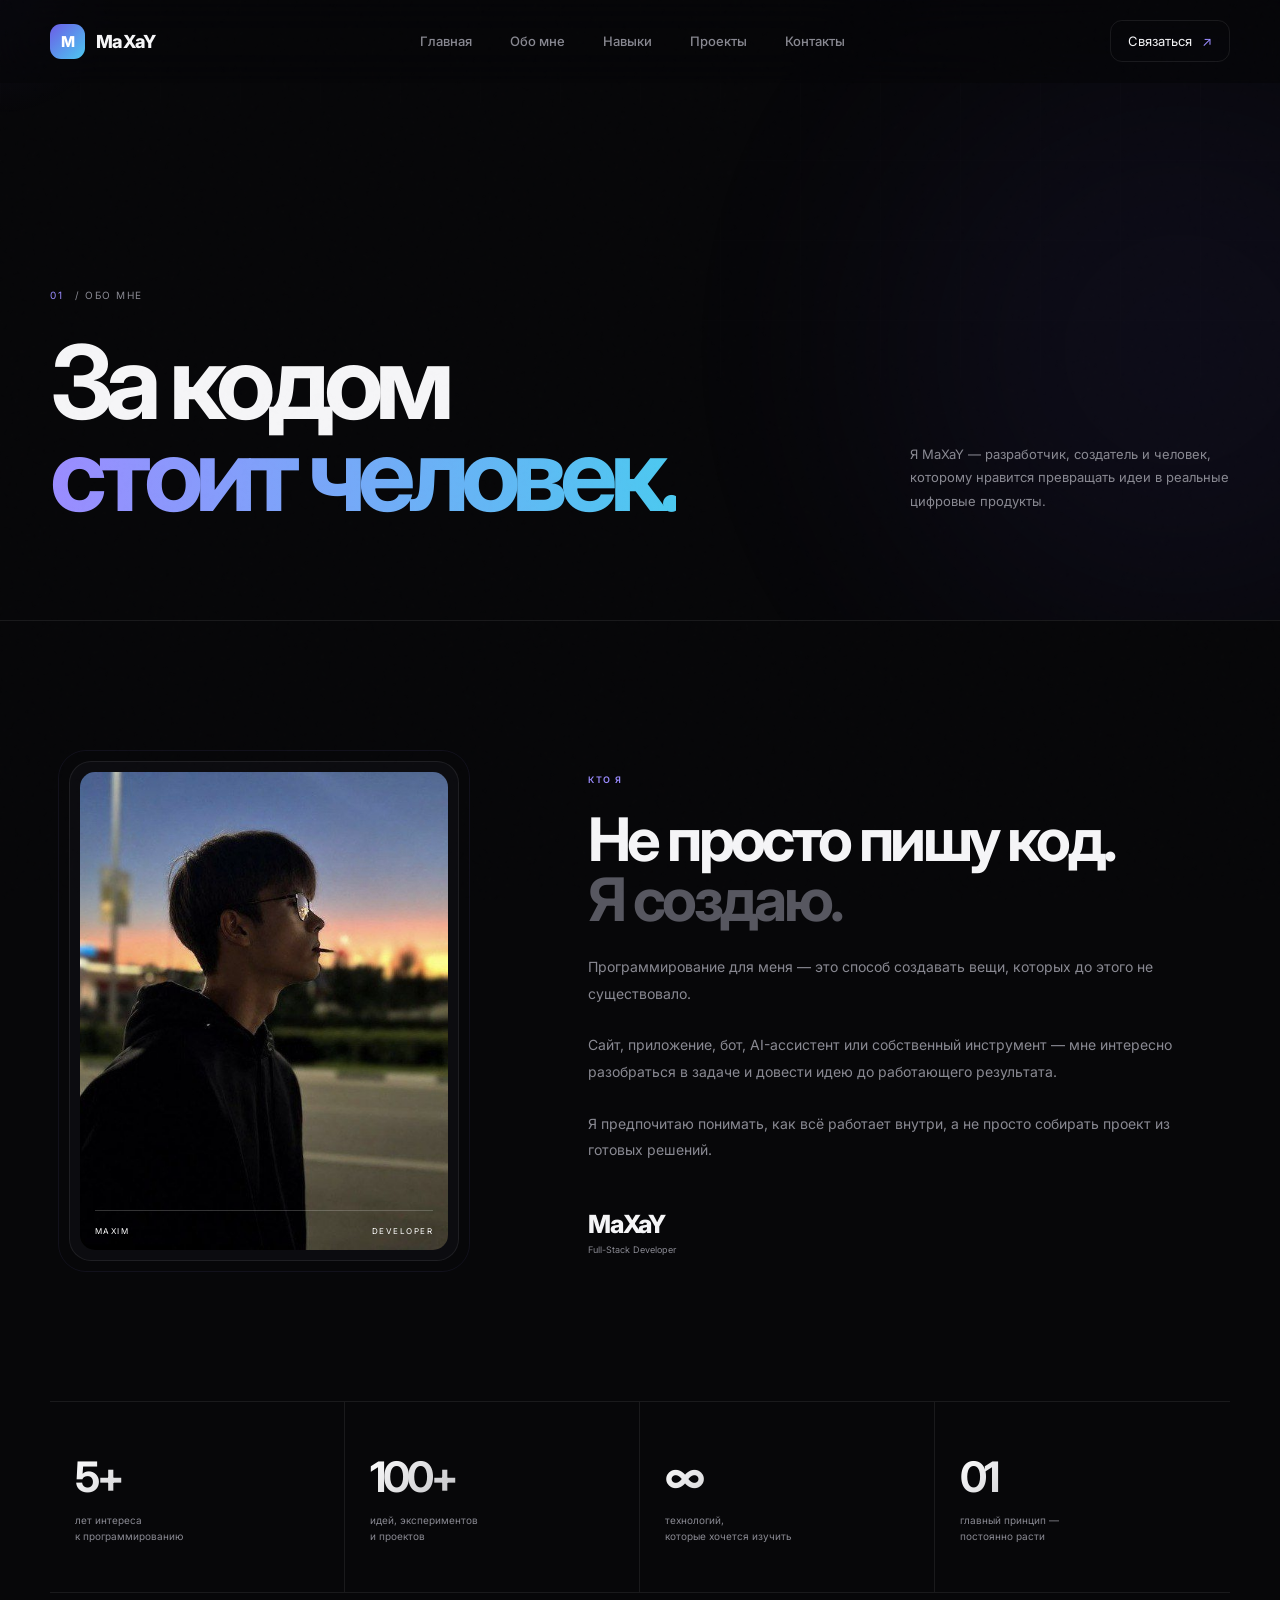
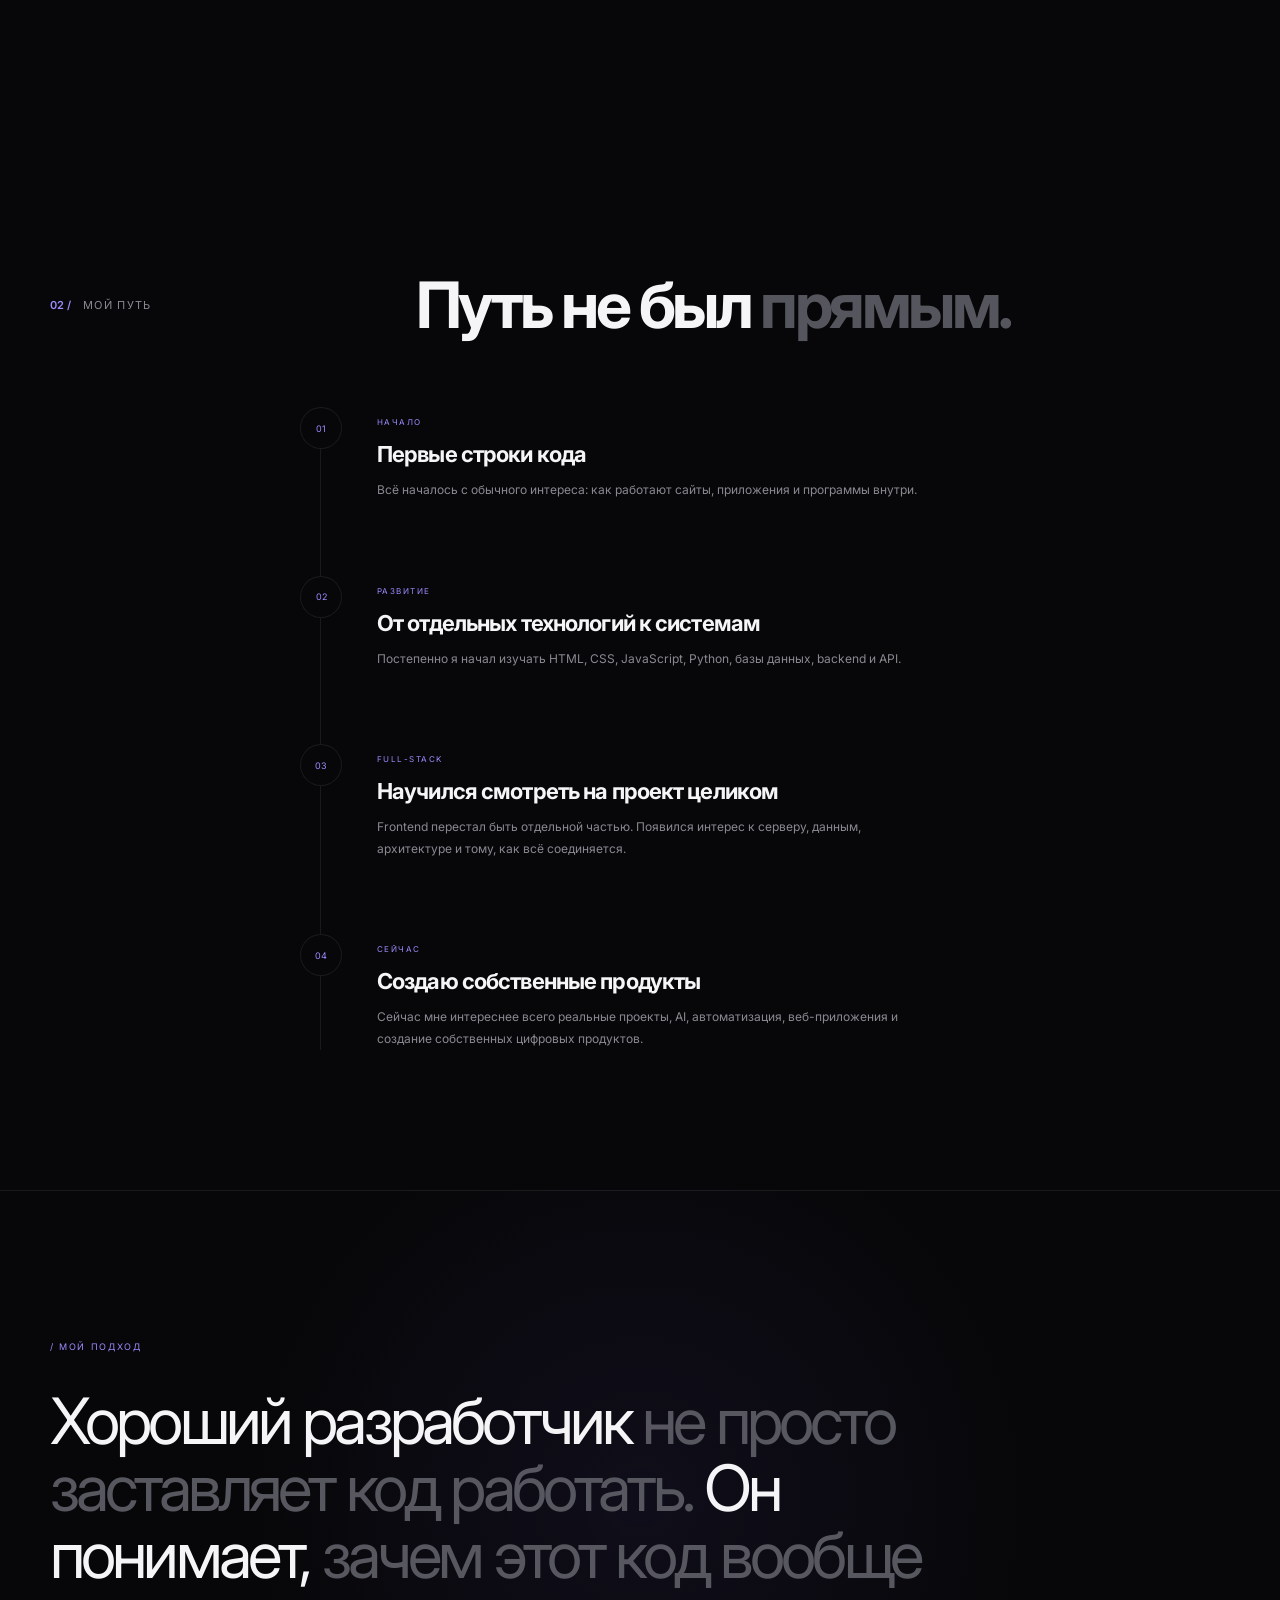
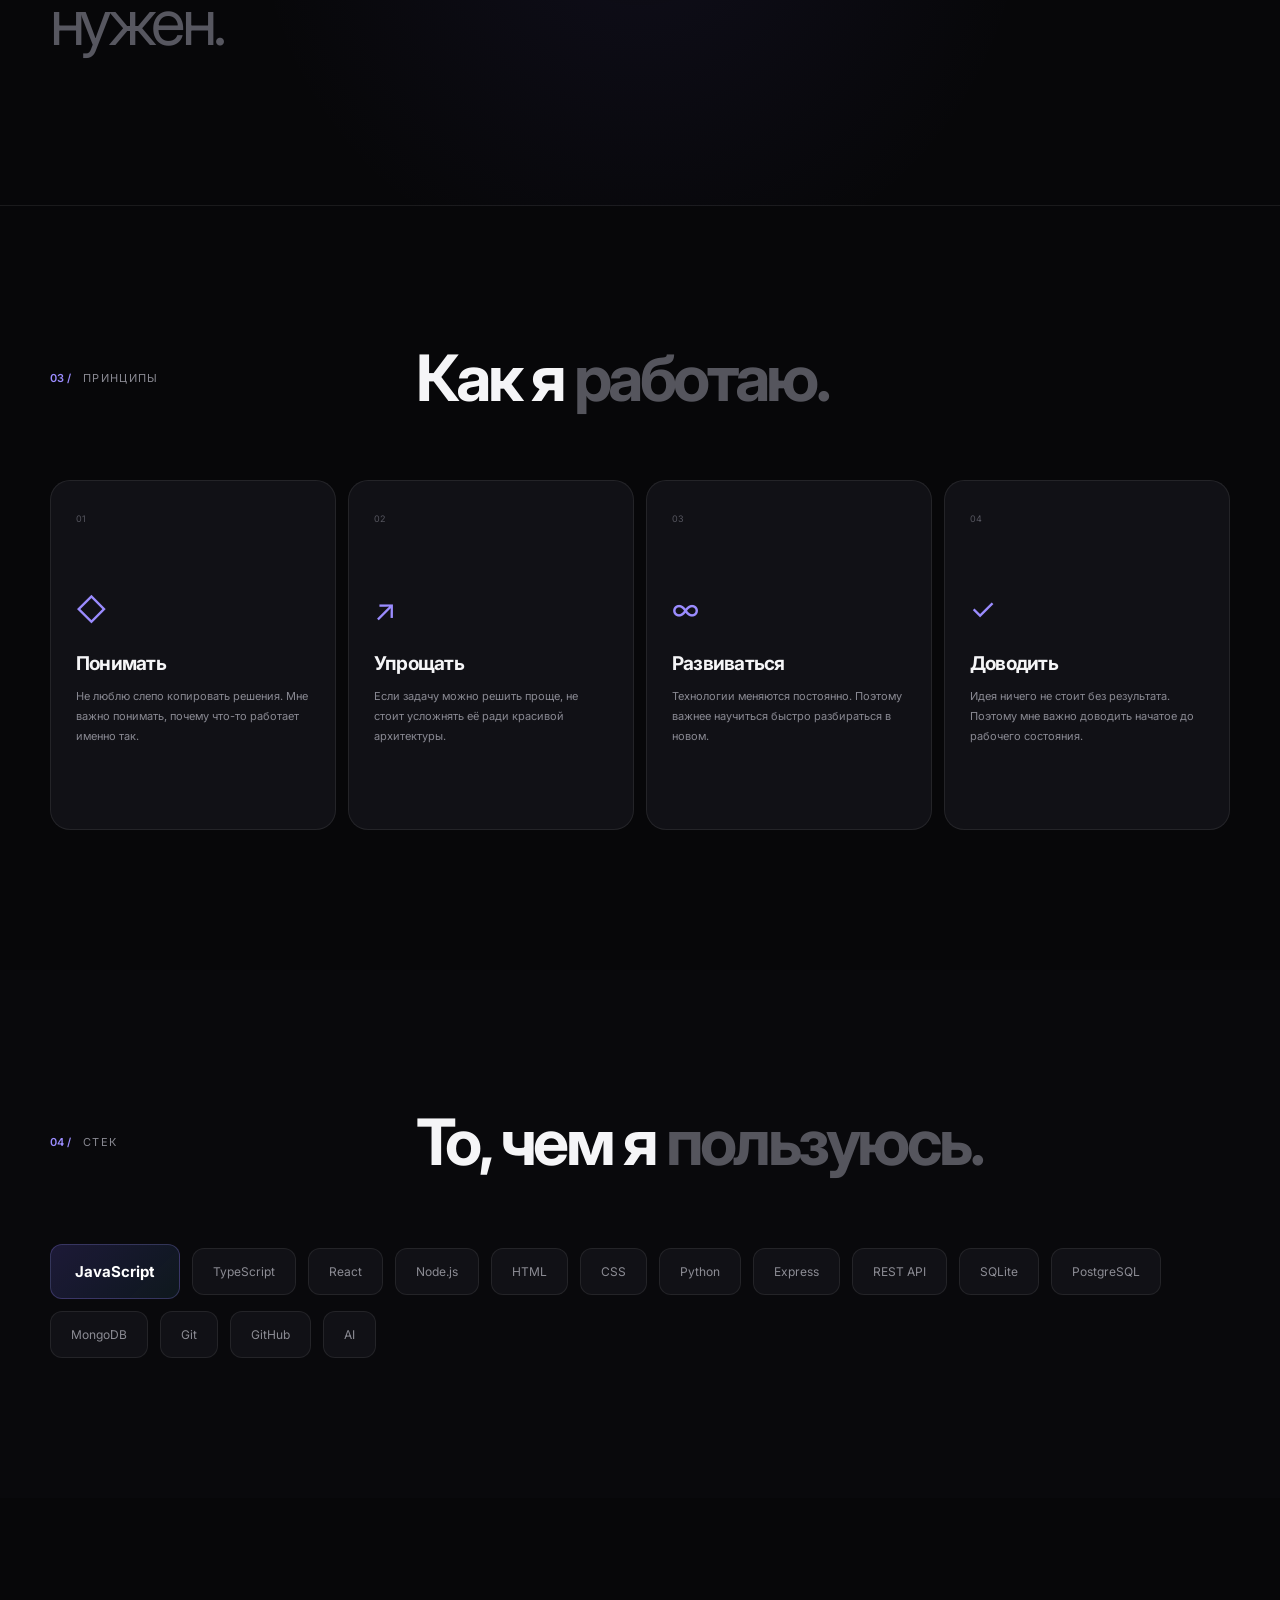
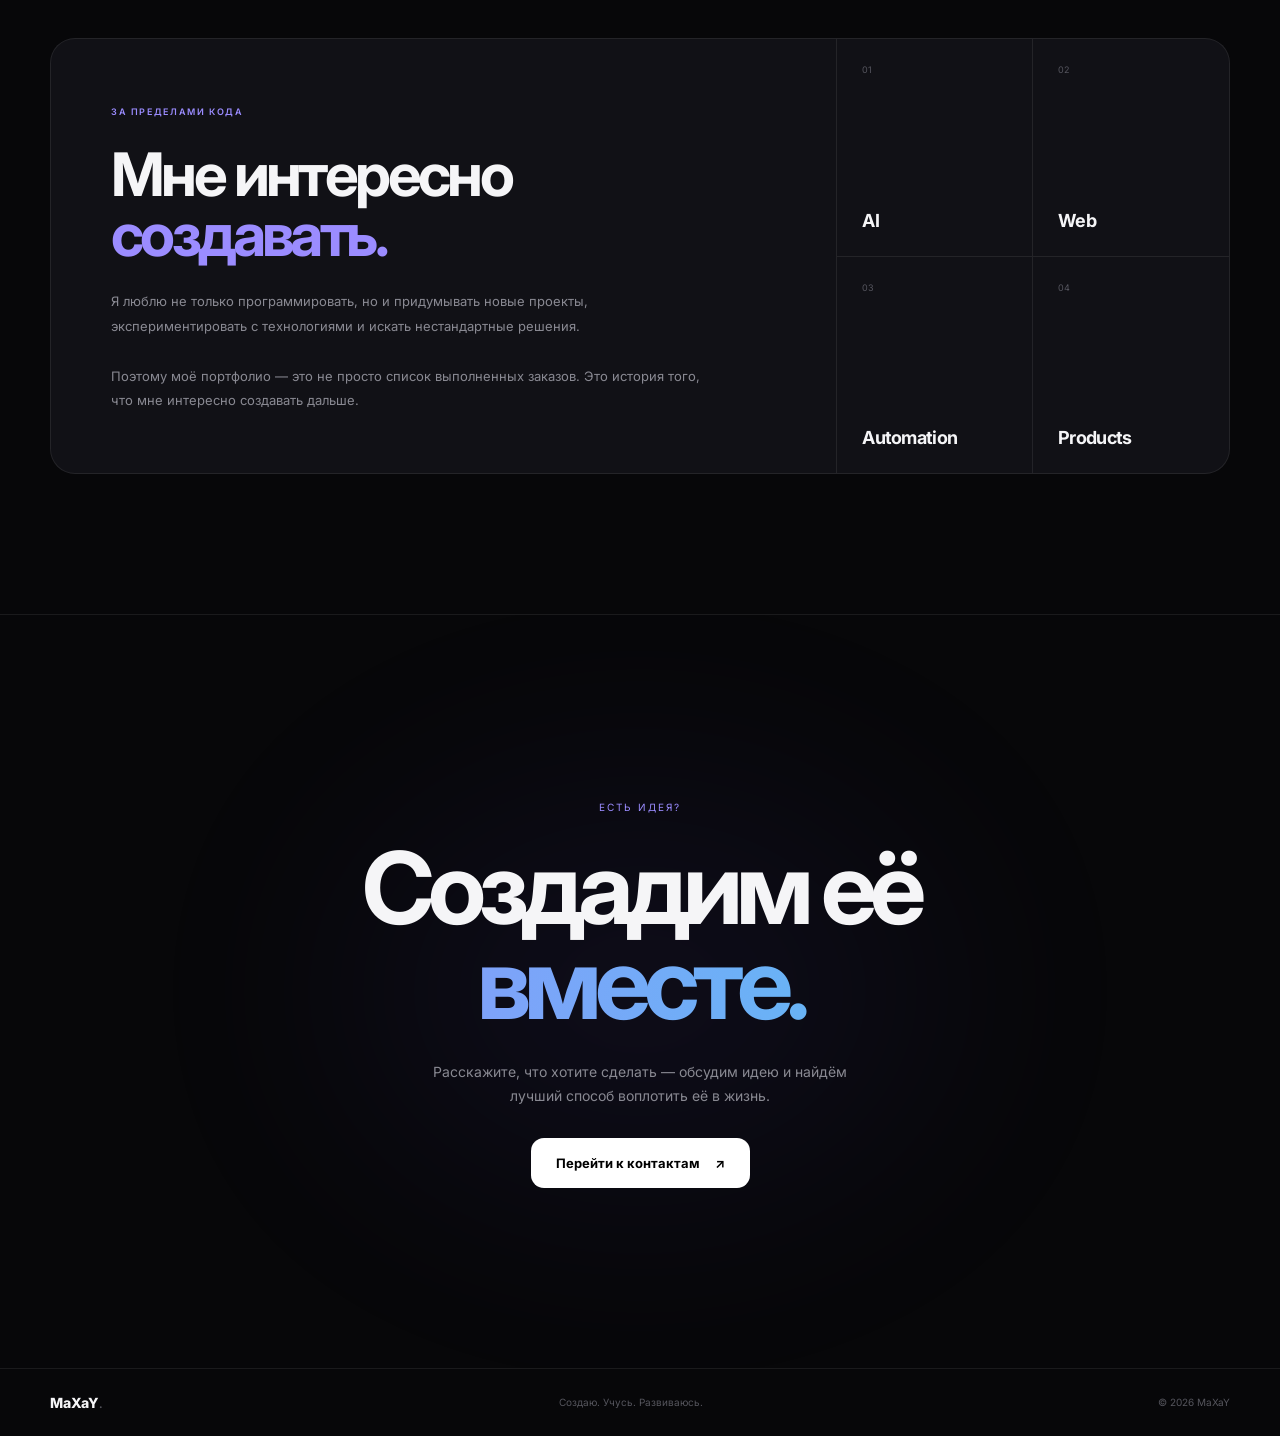
==== about.html @ 7e138aa4 "Update portfolio" ====
<!DOCTYPE html>
<html lang="ru">
<head>
    <meta charset="UTF-8">
    <meta name="viewport" content="width=device-width, initial-scale=1.0">

    <title>Обо мне — MaXaY</title>

    <meta
        name="description"
        content="Обо мне — MaXaY, Full-Stack разработчик. Мой путь, подход к разработке, технологии и принципы."
    >

    <link rel="stylesheet" href="style.css">
    <link rel="stylesheet" href="about.css">

    <link rel="preconnect" href="https://fonts.googleapis.com">
    <link rel="preconnect" href="https://fonts.gstatic.com" crossorigin>

    <link
        href="https://fonts.googleapis.com/css2?family=Inter:wght@400;500;600;700;800&display=swap"
        rel="stylesheet"
    >
</head>

<body>

<div class="cursor-glow"></div>

<header class="header">
    <div class="container header-inner">

        <a href="index.html" class="logo">
            <span class="logo-mark">M</span>
            <span>MaXaY</span>
        </a>

        <nav class="nav">
            <a href="index.html">Главная</a>
            <a href="about.html">Обо мне</a>
            <a href="skills.html">Навыки</a>
            <a href="projects.html">Проекты</a>
            <a href="contact.html">Контакты</a>
        </nav>

        <a href="index.html#contact" class="header-button">
            Связаться
            <span>↗</span>
        </a>

        <button class="menu-button" aria-label="Открыть меню">
            <span></span>
            <span></span>
        </button>

    </div>
</header>


<main>

    <!-- PAGE HERO -->

    <section class="about-hero">

        <div class="about-grid-bg"></div>

        <div class="container">

            <div class="about-hero-label">
                <span>01</span>
                / ОБО МНЕ
            </div>

            <div class="about-hero-content">

                <h1>
                    За кодом
                    <span>стоит человек.</span>
                </h1>

                <p>
                    Я MaXaY — разработчик, создатель и человек,
                    которому нравится превращать идеи в реальные
                    цифровые продукты.
                </p>

            </div>

        </div>

    </section>


    <!-- INTRO -->

    <section class="section about-intro">

        <div class="container">

            <div class="intro-grid">

                <div class="intro-photo">

                    <div class="photo-frame">

                        <img
                            src="images/avatar.jpg"
                            alt="MaXaY — Full-Stack разработчик"
                        >

                        <div class="photo-caption">
                            <span>MAXIM</span>
                            <span>DEVELOPER</span>
                        </div>

                    </div>

                </div>


                <div class="intro-text">

                    <span class="small-label">
                        КТО Я
                    </span>

                    <h2>
                        Не просто пишу код.
                        <span>Я создаю.</span>
                    </h2>

                    <p>
                        Программирование для меня — это способ
                        создавать вещи, которых до этого не существовало.
                    </p>

                    <p>
                        Сайт, приложение, бот, AI-ассистент или
                        собственный инструмент — мне интересно
                        разобраться в задаче и довести идею
                        до работающего результата.
                    </p>

                    <p>
                        Я предпочитаю понимать, как всё работает
                        внутри, а не просто собирать проект из
                        готовых решений.
                    </p>

                    <div class="intro-signature">
                        <span>MaXaY</span>
                        <small>Full-Stack Developer</small>
                    </div>

                </div>

            </div>

        </div>

    </section>


    <!-- NUMBERS -->

    <section class="numbers-section">

        <div class="container">

            <div class="numbers-grid">

                <div class="number-card">
                    <strong>5+</strong>
                    <span>лет интереса<br>к программированию</span>
                </div>

                <div class="number-card">
                    <strong>100+</strong>
                    <span>идей, экспериментов<br>и проектов</span>
                </div>

                <div class="number-card">
                    <strong>∞</strong>
                    <span>технологий,<br>которые хочется изучить</span>
                </div>

                <div class="number-card">
                    <strong>01</strong>
                    <span>главный принцип —<br>постоянно расти</span>
                </div>

            </div>

        </div>

    </section>


    <!-- STORY -->

    <section class="section story-section">

        <div class="container">

            <div class="section-heading">

                <div>
                    <span class="section-number">02 /</span>
                    <span class="section-label">Мой путь</span>
                </div>

                <h2>
                    Путь не был
                    <span>прямым.</span>
                </h2>

            </div>


            <div class="timeline">

                <div class="timeline-item">

                    <div class="timeline-marker">
                        <span>01</span>
                    </div>

                    <div class="timeline-content">

                        <span class="timeline-date">
                            НАЧАЛО
                        </span>

                        <h3>
                            Первые строки кода
                        </h3>

                        <p>
                            Всё началось с обычного интереса:
                            как работают сайты, приложения
                            и программы внутри.
                        </p>

                    </div>

                </div>


                <div class="timeline-item">

                    <div class="timeline-marker">
                        <span>02</span>
                    </div>

                    <div class="timeline-content">

                        <span class="timeline-date">
                            РАЗВИТИЕ
                        </span>

                        <h3>
                            От отдельных технологий к системам
                        </h3>

                        <p>
                            Постепенно я начал изучать HTML, CSS,
                            JavaScript, Python, базы данных,
                            backend и API.
                        </p>

                    </div>

                </div>


                <div class="timeline-item">

                    <div class="timeline-marker">
                        <span>03</span>
                    </div>

                    <div class="timeline-content">

                        <span class="timeline-date">
                            FULL-STACK
                        </span>

                        <h3>
                            Научился смотреть на проект целиком
                        </h3>

                        <p>
                            Frontend перестал быть отдельной частью.
                            Появился интерес к серверу, данным,
                            архитектуре и тому, как всё соединяется.
                        </p>

                    </div>

                </div>


                <div class="timeline-item">

                    <div class="timeline-marker">
                        <span>04</span>
                    </div>

                    <div class="timeline-content">

                        <span class="timeline-date">
                            СЕЙЧАС
                        </span>

                        <h3>
                            Создаю собственные продукты
                        </h3>

                        <p>
                            Сейчас мне интереснее всего реальные
                            проекты, AI, автоматизация, веб-приложения
                            и создание собственных цифровых продуктов.
                        </p>

                    </div>

                </div>

            </div>

        </div>

    </section>


    <!-- PHILOSOPHY -->

    <section class="philosophy-section">

        <div class="container">

            <div class="philosophy-label">
                / МОЙ ПОДХОД
            </div>

            <div class="philosophy-text">
                Хороший разработчик
                <span>не просто заставляет код работать.</span>
                Он понимает,
                <span>зачем этот код вообще нужен.</span>
            </div>

        </div>

    </section>


    <!-- PRINCIPLES -->

    <section class="section principles-section">

        <div class="container">

            <div class="section-heading">

                <div>
                    <span class="section-number">03 /</span>
                    <span class="section-label">Принципы</span>
                </div>

                <h2>
                    Как я
                    <span>работаю.</span>
                </h2>

            </div>


            <div class="principles-grid">

                <article class="principle-card">

                    <span class="principle-number">01</span>

                    <div class="principle-icon">
                        ◇
                    </div>

                    <h3>
                        Понимать
                    </h3>

                    <p>
                        Не люблю слепо копировать решения.
                        Мне важно понимать, почему что-то
                        работает именно так.
                    </p>

                </article>


                <article class="principle-card">

                    <span class="principle-number">02</span>

                    <div class="principle-icon">
                        ↗
                    </div>

                    <h3>
                        Упрощать
                    </h3>

                    <p>
                        Если задачу можно решить проще,
                        не стоит усложнять её ради
                        красивой архитектуры.
                    </p>

                </article>


                <article class="principle-card">

                    <span class="principle-number">03</span>

                    <div class="principle-icon">
                        ∞
                    </div>

                    <h3>
                        Развиваться
                    </h3>

                    <p>
                        Технологии меняются постоянно.
                        Поэтому важнее научиться
                        быстро разбираться в новом.
                    </p>

                </article>


                <article class="principle-card">

                    <span class="principle-number">04</span>

                    <div class="principle-icon">
                        ✓
                    </div>

                    <h3>
                        Доводить
                    </h3>

                    <p>
                        Идея ничего не стоит без результата.
                        Поэтому мне важно доводить начатое
                        до рабочего состояния.
                    </p>

                </article>

            </div>

        </div>

    </section>


    <!-- TECH -->

    <section class="section tech-section">

        <div class="container">

            <div class="section-heading">

                <div>
                    <span class="section-number">04 /</span>
                    <span class="section-label">Стек</span>
                </div>

                <h2>
                    То, чем я
                    <span>пользуюсь.</span>
                </h2>

            </div>


            <div class="tech-cloud">

                <span class="tech-main">JavaScript</span>
                <span>TypeScript</span>
                <span>React</span>
                <span>Node.js</span>
                <span>HTML</span>
                <span>CSS</span>
                <span>Python</span>
                <span>Express</span>
                <span>REST API</span>
                <span>SQLite</span>
                <span>PostgreSQL</span>
                <span>MongoDB</span>
                <span>Git</span>
                <span>GitHub</span>
                <span>AI</span>

            </div>

        </div>

    </section>


    <!-- PERSONAL -->

    <section class="section personal-section">

        <div class="container">

            <div class="personal-card">

                <div class="personal-content">

                    <span class="small-label">
                        ЗА ПРЕДЕЛАМИ КОДА
                    </span>

                    <h2>
                        Мне интересно
                        <span>создавать.</span>
                    </h2>

                    <p>
                        Я люблю не только программировать,
                        но и придумывать новые проекты,
                        экспериментировать с технологиями
                        и искать нестандартные решения.
                    </p>

                    <p>
                        Поэтому моё портфолио — это не просто
                        список выполненных заказов.
                        Это история того, что мне интересно
                        создавать дальше.
                    </p>

                </div>


                <div class="personal-side">

                    <div class="interest">
                        <span>01</span>
                        <strong>AI</strong>
                    </div>

                    <div class="interest">
                        <span>02</span>
                        <strong>Web</strong>
                    </div>

                    <div class="interest">
                        <span>03</span>
                        <strong>Automation</strong>
                    </div>

                    <div class="interest">
                        <span>04</span>
                        <strong>Products</strong>
                    </div>

                </div>

            </div>

        </div>

    </section>


    <!-- CTA -->

    <section class="contact-section about-contact">

        <div class="contact-glow"></div>

        <div class="container contact-container">

            <span class="contact-label">
                ЕСТЬ ИДЕЯ?
            </span>

            <h2>
                Создадим её
                <span>вместе.</span>
            </h2>

            <p>
                Расскажите, что хотите сделать —
                обсудим идею и найдём лучший способ
                воплотить её в жизнь.
            </p>

            <a
                href="index.html#contact"
                class="contact-button"
            >
                Перейти к контактам
                <span>↗</span>
            </a>

        </div>

    </section>

</main>


<footer class="footer">

    <div class="container footer-inner">

        <div class="footer-logo">
            MaXaY<span>.</span>
        </div>

        <p>
            Создаю. Учусь. Развиваюсь.
        </p>

        <span>
            © 2026 MaXaY
        </span>

    </div>

</footer>


<script src="about.js"></script>

</body>
</html>
---- style.css ----
:root {
    --bg: #070709;
    --bg-soft: #0d0d11;
    --card: #111116;
    --card-hover: #15151b;

    --text: #f5f5f7;
    --muted: #898992;

    --accent: #6c5ce7;
    --accent-light: #9b8cff;
    --blue: #4cc9f0;

    --border: rgba(255, 255, 255, 0.08);

    --container: 1180px;
    --radius: 24px;
}


* {
    margin: 0;
    padding: 0;
    box-sizing: border-box;
}


html {
    scroll-behavior: smooth;
}


body {
    font-family: "Inter", sans-serif;
    background: var(--bg);
    color: var(--text);
    overflow-x: hidden;
}


body::before {
    content: "";
    position: fixed;
    inset: 0;
    pointer-events: none;
    z-index: 9999;
    opacity: 0.025;
    background-image: url("data:image/svg+xml,%3Csvg viewBox='0 0 180 180' xmlns='http://www.w3.org/2000/svg'%3E%3Cfilter id='n'%3E%3CfeTurbulence type='fractalNoise' baseFrequency='.9' numOctaves='4' stitchTiles='stitch'/%3E%3C/filter%3E%3Crect width='100%25' height='100%25' filter='url(%23n)' opacity='.4'/%3E%3C/svg%3E");
}


a {
    color: inherit;
    text-decoration: none;
}


button {
    font: inherit;
}


.container {
    width: min(var(--container), calc(100% - 48px));
    margin: 0 auto;
}


/* =========================
   HEADER
========================= */


.header {
    position: fixed;
    top: 0;
    left: 0;
    width: 100%;
    z-index: 1000;

    background: rgba(7, 7, 9, 0.7);
    backdrop-filter: blur(20px);

    border-bottom: 1px solid transparent;

    transition: 0.3s ease;
}


.header.scrolled {
    border-bottom-color: var(--border);
}


.header-inner {
    height: 82px;

    display: flex;
    align-items: center;
    justify-content: space-between;
}


.logo {
    display: flex;
    align-items: center;
    gap: 11px;

    font-weight: 800;
    font-size: 18px;
    letter-spacing: -0.04em;
}


.logo-mark {
    width: 35px;
    height: 35px;

    display: grid;
    place-items: center;

    border-radius: 11px;

    background: linear-gradient(
        135deg,
        var(--accent),
        var(--blue)
    );

    color: white;

    font-size: 15px;
}


.nav {
    display: flex;
    align-items: center;
    gap: 38px;
}


.nav a {
    color: var(--muted);
    font-size: 13px;
    font-weight: 500;

    transition: 0.25s ease;
}


.nav a:hover {
    color: white;
}


.header-button {
    display: flex;
    align-items: center;
    gap: 10px;

    padding: 12px 17px;

    border: 1px solid var(--border);
    border-radius: 12px;

    font-size: 13px;

    transition: 0.25s ease;
}


.header-button:hover {
    border-color: rgba(155, 140, 255, 0.5);
    background: rgba(108, 92, 231, 0.1);
}


.header-button span {
    color: var(--accent-light);
}


.menu-button {
    display: none;

    width: 42px;
    height: 42px;

    background: none;
    border: 1px solid var(--border);
    border-radius: 12px;

    cursor: pointer;
}


.menu-button span {
    display: block;

    width: 18px;
    height: 1px;

    margin: 5px auto;

    background: white;
}


/* =========================
   HERO
========================= */


.hero {
    position: relative;
    min-height: 900px;

    display: flex;
    align-items: center;

    overflow: hidden;

    padding-top: 80px;
}


.hero-grid {
    position: absolute;
    inset: 0;

    opacity: 0.25;

    background-image:
        linear-gradient(
            rgba(255,255,255,0.035) 1px,
            transparent 1px
        ),
        linear-gradient(
            90deg,
            rgba(255,255,255,0.035) 1px,
            transparent 1px
        );

    background-size: 80px 80px;

    mask-image: linear-gradient(
        to bottom,
        black,
        transparent 90%
    );
}


.hero::before {
    content: "";

    position: absolute;

    width: 700px;
    height: 700px;

    top: -250px;
    right: -100px;

    background: var(--accent);

    opacity: 0.08;

    filter: blur(150px);

    border-radius: 50%;
}


.hero-container {
    position: relative;
    z-index: 2;

    display: grid;
    grid-template-columns: 1.05fr 0.95fr;
    gap: 60px;

    align-items: center;
}


.hero-content {
    max-width: 700px;
}


.status {
    display: inline-flex;
    align-items: center;
    gap: 9px;

    padding: 8px 13px;

    border: 1px solid var(--border);
    border-radius: 100px;

    background: rgba(255,255,255,0.025);

    color: #aaaab2;

    font-size: 11px;
    letter-spacing: 0.02em;

    margin-bottom: 28px;
}


.status-dot {
    width: 7px;
    height: 7px;

    border-radius: 50%;

    background: #5dff9c;

    box-shadow: 0 0 12px #5dff9c;
}


.hero h1 {
    max-width: 760px;

    font-size: clamp(48px, 5.6vw, 82px);
    line-height: 0.98;

    letter-spacing: -0.065em;
    font-weight: 800;
}


.hero h1 span {
    color: transparent;

    background: linear-gradient(
        90deg,
        var(--accent-light),
        var(--blue)
    );

    background-clip: text;
    -webkit-background-clip: text;
}


.hero-description {
    max-width: 570px;

    margin-top: 30px;

    color: var(--muted);

    font-size: 16px;
    line-height: 1.8;
}


.hero-buttons {
    display: flex;
    gap: 12px;

    margin-top: 36px;
}


.button {
    display: inline-flex;
    align-items: center;
    justify-content: center;
    gap: 12px;

    padding: 15px 21px;

    border-radius: 13px;

    font-size: 13px;
    font-weight: 600;

    transition:
        transform 0.25s ease,
        background 0.25s ease,
        border 0.25s ease;
}


.button:hover {
    transform: translateY(-2px);
}


.button-primary {
    background: white;
    color: black;
}


.button-primary:hover {
    background: #e5e5e8;
}


.button-secondary {
    border: 1px solid var(--border);
    color: #d5d5d8;
}


.button-secondary:hover {
    border-color: rgba(255,255,255,0.2);
    background: rgba(255,255,255,0.04);
}


.hero-stats {
    display: flex;
    align-items: center;

    margin-top: 60px;

    gap: 25px;
}


.stat {
    display: flex;
    flex-direction: column;
    gap: 5px;
}


.stat strong {
    font-size: 20px;
    letter-spacing: -0.04em;
}


.stat span {
    color: var(--muted);
    font-size: 10px;
}


.stat-line {
    width: 1px;
    height: 30px;

    background: var(--border);
}


/* HERO PHOTO */


.hero-photo-wrapper {
    position: relative;

    width: 460px;
    height: 560px;

    margin-left: auto;
}


.photo-circle {
    position: absolute;

    width: 400px;
    height: 400px;

    top: 65px;
    right: 0;

    border-radius: 50%;

    padding: 10px;

    background:
        linear-gradient(
            135deg,
            rgba(155,140,255,0.8),
            rgba(76,201,240,0.15),
            transparent
        );

    box-shadow:
        0 0 100px rgba(108,92,231,0.12);
}


.photo-ring {
    position: absolute;
    inset: -22px;

    border-radius: 50%;

    border: 1px solid rgba(155,140,255,0.15);

    animation: rotate 18s linear infinite;
}


.photo-ring::after {
    content: "";

    position: absolute;

    width: 7px;
    height: 7px;

    top: 20px;
    right: 70px;

    border-radius: 50%;

    background: var(--blue);

    box-shadow: 0 0 20px var(--blue);
}


.avatar {
    width: 100%;
    height: 100%;

    object-fit: cover;

    border-radius: 50%;

    display: block;

    filter: contrast(1.03);
}


.photo-decoration {
    position: absolute;

    border: 1px solid rgba(255,255,255,0.08);

    border-radius: 50%;
}


.decoration-one {
    width: 460px;
    height: 460px;

    top: 35px;
    right: -30px;
}


.decoration-two {
    width: 520px;
    height: 520px;

    top: 5px;
    right: -60px;

    border-color: rgba(108,92,231,0.08);
}


.floating-card {
    position: absolute;

    display: flex;
    align-items: center;
    gap: 12px;

    padding: 13px 15px;

    background: rgba(18,18,23,0.8);

    border: 1px solid var(--border);

    border-radius: 15px;

    backdrop-filter: blur(20px);

    box-shadow: 0 20px 50px rgba(0,0,0,0.35);

    animation: floating 5s ease-in-out infinite;
}


.floating-card span {
    width: 38px;
    height: 38px;

    display: grid;
    place-items: center;

    border-radius: 10px;

    background: rgba(108,92,231,0.15);

    color: var(--accent-light);

    font-size: 11px;
    font-weight: 700;
}


.floating-card div {
    display: flex;
    flex-direction: column;
    gap: 3px;
}


.floating-card strong {
    font-size: 11px;
}


.floating-card small {
    color: var(--muted);
    font-size: 9px;
}


.card-code {
    top: 110px;
    left: -20px;
}


.card-tech {
    right: -10px;
    bottom: 110px;

    animation-delay: -2s;
}


.hero-bottom {
    position: absolute;

    bottom: 35px;
    left: 0;

    width: 100%;
}


.hero-bottom .container {
    display: flex;
    align-items: center;
    gap: 15px;

    color: #55555e;

    font-size: 9px;
    letter-spacing: 0.2em;
}


.scroll-line {
    width: 100px;
    height: 1px;

    background: linear-gradient(
        90deg,
        #44444c,
        transparent
    );
}


/* =========================
   SECTIONS
========================= */


.section {
    padding: 140px 0;
}


.section-heading {
    display: grid;
    grid-template-columns: 0.4fr 1fr;

    gap: 40px;

    margin-bottom: 70px;
}


.section-heading > div {
    display: flex;
    align-items: center;
    gap: 12px;
}


.section-number {
    color: var(--accent-light);

    font-size: 11px;
    font-weight: 600;
}


.section-label {
    color: var(--muted);

    font-size: 11px;
    text-transform: uppercase;
    letter-spacing: 0.12em;
}


.section-heading h2 {
    max-width: 720px;

    font-size: clamp(38px, 5vw, 64px);
    line-height: 1;

    letter-spacing: -0.055em;
}


.section-heading h2 span {
    color: #55555d;
}


/* =========================
   ABOUT
========================= */


.about-grid {
    display: grid;
    grid-template-columns: 1.3fr 0.7fr;

    gap: 100px;
}


.about-main {
    max-width: 720px;
}


.about-main p {
    color: var(--muted);

    line-height: 1.9;

    margin-top: 22px;
}


.about-main .large-text {
    margin-top: 0;

    color: #e9e9ec;

    font-size: 25px;
    line-height: 1.55;

    letter-spacing: -0.025em;
}


.about-card {
    position: relative;

    padding: 35px;

    min-height: 270px;

    display: flex;
    flex-direction: column;
    justify-content: center;

    border: 1px solid var(--border);
    border-radius: var(--radius);

    background:
        linear-gradient(
            145deg,
            rgba(108,92,231,0.1),
            rgba(255,255,255,0.015)
        );
}


.quote-mark {
    position: absolute;

    top: 20px;
    left: 28px;

    font-size: 70px;
    line-height: 1;

    color: rgba(155,140,255,0.2);
}


.about-card p {
    font-size: 20px;
    line-height: 1.6;

    letter-spacing: -0.025em;
}


.quote-author {
    color: var(--accent-light);

    margin-top: 25px;

    font-size: 12px;
}


/* =========================
   SKILLS
========================= */


.skills-section {
    background: #09090c;
}


.skills-grid {
    display: grid;
    grid-template-columns: repeat(2, 1fr);

    gap: 12px;
}


.skill-card {
    position: relative;

    min-height: 120px;

    display: flex;
    align-items: center;

    gap: 18px;

    padding: 25px;

    border: 1px solid var(--border);
    border-radius: 18px;

    background: var(--card);

    transition:
        transform 0.3s ease,
        border 0.3s ease,
        background 0.3s ease;
}


.skill-card:hover {
    transform: translateY(-4px);

    background: var(--card-hover);

    border-color: rgba(155,140,255,0.3);
}


.skill-icon {
    width: 55px;
    height: 55px;

    flex-shrink: 0;

    display: grid;
    place-items: center;

    border-radius: 15px;

    background: rgba(108,92,231,0.1);

    border: 1px solid rgba(108,92,231,0.15);

    color: var(--accent-light);

    font-size: 12px;
    font-weight: 800;
}


.skill-card h3 {
    font-size: 15px;
    margin-bottom: 5px;
}


.skill-card p {
    color: var(--muted);
    font-size: 11px;
}


.skill-arrow {
    position: absolute;

    top: 20px;
    right: 20px;

    color: #55555d;

    transition: 0.25s ease;
}


.skill-card:hover .skill-arrow {
    color: var(--accent-light);
    transform: translate(2px, -2px);
}


/* =========================
   PROJECTS
========================= */


.projects-grid {
    display: grid;
    grid-template-columns: repeat(2, 1fr);

    gap: 18px;
}


.project-card {
    overflow: hidden;

    border: 1px solid var(--border);
    border-radius: var(--radius);

    background: var(--card);

    transition:
        transform 0.35s ease,
        border 0.35s ease;
}


.project-card:hover {
    transform: translateY(-6px);

    border-color: rgba(155,140,255,0.25);
}


.project-large {
    grid-column: span 2;
}


.project-top {
    display: flex;
    justify-content: space-between;

    padding: 22px 24px 0;
}


.project-number {
    color: var(--accent-light);

    font-size: 11px;
    font-weight: 700;
}


.project-type {
    color: #66666e;

    font-size: 9px;
    text-transform: uppercase;
    letter-spacing: 0.1em;
}


.project-preview {
    position: relative;

    margin: 20px;

    height: 300px;

    overflow: hidden;

    border-radius: 16px;

    background: #08080b;
}


.academy-preview {
    display: grid;
    place-items: center;

    background:
        radial-gradient(
            circle at 50% 40%,
            rgba(108,92,231,0.18),
            transparent 55%
        );
}


.preview-window {
    width: 70%;
    height: 78%;

    overflow: hidden;

    border: 1px solid rgba(255,255,255,0.1);
    border-radius: 12px;

    background: #0e0e13;

    box-shadow: 0 30px 80px rgba(0,0,0,0.5);

    transform: perspective(900px) rotateX(4deg);
}


.preview-header {
    height: 28px;

    display: flex;
    align-items: center;

    gap: 5px;

    padding-left: 10px;

    border-bottom: 1px solid var(--border);
}


.preview-header span {
    width: 5px;
    height: 5px;

    border-radius: 50%;

    background: #45454d;
}


.preview-content {
    padding: 30px;
}


.preview-content small {
    color: var(--accent-light);

    font-size: 8px;
}


.preview-content strong {
    display: block;

    margin-top: 12px;

    font-size: 27px;
    line-height: 1;
    letter-spacing: -0.06em;
}


.preview-button {
    width: max-content;

    margin-top: 25px;

    padding: 7px 10px;

    border-radius: 6px;

    background: white;
    color: black;

    font-size: 7px;
}


.bot-preview {
    display: flex;
    align-items: center;
    justify-content: center;

    background:
        radial-gradient(
            circle,
            rgba(76,201,240,0.09),
            transparent 55%
        );
}


.bot-interface {
    display: flex;
    align-items: flex-start;

    gap: 12px;

    width: 70%;
}


.bot-avatar {
    width: 42px;
    height: 42px;

    display: grid;
    place-items: center;

    flex-shrink: 0;

    border-radius: 13px;

    background: linear-gradient(
        135deg,
        var(--accent),
        var(--blue)
    );

    font-size: 12px;
    font-weight: 800;
}


.bot-message {
    padding: 12px 15px;

    border: 1px solid var(--border);
    border-radius: 4px 14px 14px 14px;

    background: #111117;

    color: #aaaab0;

    font-size: 10px;
}


.bot-message span {
    display: block;

    color: white;

    font-size: 11px;
    font-weight: 600;

    margin-bottom: 5px;
}


.ai-preview {
    display: flex;
    align-items: center;
    justify-content: center;

    gap: 35px;

    background:
        radial-gradient(
            circle at center,
            rgba(108,92,231,0.14),
            transparent 50%
        );
}


.ai-orb {
    width: 110px;
    height: 110px;

    display: grid;
    place-items: center;

    border-radius: 50%;

    background:
        radial-gradient(
            circle at 35% 30%,
            #b5adff,
            #6c5ce7 35%,
            #171522 70%
        );

    box-shadow:
        0 0 70px rgba(108,92,231,0.35);

    animation: pulse 3s ease-in-out infinite;
}


.ai-orb span {
    font-size: 12px;
    font-weight: 800;
}


.ai-lines {
    display: flex;
    flex-direction: column;
    gap: 10px;
}


.ai-lines span {
    display: block;

    width: 80px;
    height: 5px;

    border-radius: 10px;

    background: #24232d;
}


.ai-lines span:nth-child(2) {
    width: 55px;
}


.ai-lines span:nth-child(3) {
    width: 70px;
}


.project-info {
    display: flex;
    justify-content: space-between;
    align-items: flex-end;

    gap: 20px;

    padding: 0 24px 25px;
}


.project-info h3 {
    font-size: 18px;

    letter-spacing: -0.035em;

    margin-bottom: 8px;
}


.project-info p {
    max-width: 380px;

    color: var(--muted);

    font-size: 11px;
    line-height: 1.6;
}


.project-tags {
    display: flex;
    flex-wrap: wrap;
    justify-content: flex-end;

    gap: 5px;
}


.project-tags span {
    padding: 6px 8px;

    border: 1px solid var(--border);
    border-radius: 7px;

    color: #777780;

    font-size: 8px;
}


.projects-more {
    display: flex;
    justify-content: space-between;

    margin-top: 35px;

    padding-top: 20px;

    border-top: 1px solid var(--border);

    color: var(--muted);

    font-size: 11px;
}


.projects-more strong {
    color: var(--accent-light);
}


/* =========================
   PROCESS
========================= */


.process-section {
    background: #09090c;
}


.process-grid {
    display: grid;
    grid-template-columns: repeat(4, 1fr);

    border-top: 1px solid var(--border);
    border-bottom: 1px solid var(--border);
}


.process-item {
    min-height: 270px;

    padding: 30px 25px;

    border-right: 1px solid var(--border);

    transition: background 0.3s ease;
}


.process-item:last-child {
    border-right: none;
}


.process-item:hover {
    background: rgba(108,92,231,0.04);
}


.process-item > span {
    color: var(--accent-light);

    font-size: 10px;
    font-weight: 700;
}


.process-item h3 {
    margin-top: 70px;

    font-size: 18px;
}


.process-item p {
    margin-top: 12px;

    color: var(--muted);

    font-size: 11px;
    line-height: 1.7;
}


/* =========================
   CONTACT
========================= */


.contact-section {
    position: relative;

    overflow: hidden;

    padding: 180px 0;

    text-align: center;

    border-top: 1px solid var(--border);
}


.contact-glow {
    position: absolute;

    width: 600px;
    height: 400px;

    left: 50%;
    top: 50%;

    transform: translate(-50%, -50%);

    background: var(--accent);

    opacity: 0.08;

    filter: blur(130px);

    border-radius: 50%;
}


.contact-container {
    position: relative;
    z-index: 2;
}


.contact-label {
    color: var(--accent-light);

    font-size: 10px;
    letter-spacing: 0.2em;
}


.contact-section h2 {
    margin-top: 25px;

    font-size: clamp(55px, 8vw, 100px);
    line-height: 0.95;

    letter-spacing: -0.07em;
}


.contact-section h2 span {
    display: block;

    color: transparent;

    background: linear-gradient(
        90deg,
        var(--accent-light),
        var(--blue)
    );

    background-clip: text;
    -webkit-background-clip: text;
}


.contact-section p {
    margin: 30px auto;

    max-width: 450px;

    color: var(--muted);

    line-height: 1.7;

    font-size: 14px;
}


.contact-button {
    display: inline-flex;
    align-items: center;
    gap: 15px;

    padding: 17px 25px;

    border-radius: 13px;

    background: white;
    color: black;

    font-size: 13px;
    font-weight: 700;

    transition: 0.25s ease;
}


.contact-button:hover {
    transform: translateY(-3px);

    box-shadow:
        0 15px 40px rgba(255,255,255,0.08);
}


.social-links {
    display: flex;
    justify-content: center;

    gap: 25px;

    margin-top: 70px;
}


.social-links a {
    color: #65656d;

    font-size: 11px;

    transition: 0.25s ease;
}


.social-links a:hover {
    color: white;
}


/* =========================
   FOOTER
========================= */


.footer {
    border-top: 1px solid var(--border);

    padding: 25px 0;
}


.footer-inner {
    display: flex;
    align-items: center;
    justify-content: space-between;
}


.footer-logo {
    font-size: 14px;
    font-weight: 800;
}


.footer-logo span {
    color: var(--accent-light);
}


.footer p,
.footer span {
    color: #55555d;

    font-size: 10px;
}


/* =========================
   ANIMATIONS
========================= */


@keyframes floating {

    0%,
    100% {
        transform: translateY(0);
    }

    50% {
        transform: translateY(-10px);
    }

}


@keyframes rotate {

    from {
        transform: rotate(0);
    }

    to {
        transform: rotate(360deg);
    }

}


@keyframes pulse {

    0%,
    100% {
        transform: scale(1);
    }

    50% {
        transform: scale(1.05);
    }

}


/* =========================
   REVEAL
========================= */


.reveal {
    opacity: 0;

    transform: translateY(30px);

    transition:
        opacity 0.8s ease,
        transform 0.8s ease;
}


.reveal.visible {
    opacity: 1;

    transform: translateY(0);
}


/* =========================
   CURSOR
========================= */


.cursor-glow {
    position: fixed;

    width: 250px;
    height: 250px;

    pointer-events: none;

    border-radius: 50%;

    background: radial-gradient(
        circle,
        rgba(108,92,231,0.08),
        transparent 65%
    );

    transform: translate(-50%, -50%);

    z-index: 0;
}


/* =========================
   RESPONSIVE
========================= */


@media (max-width: 1000px) {

    .hero-container {
        grid-template-columns: 1fr;
    }

    .hero {
        padding-top: 130px;
        padding-bottom: 100px;
    }

    .hero-photo-wrapper {
        margin: 30px auto 0;
    }

    .hero-content {
        margin: auto;
        text-align: center;
    }

    .status {
        margin-bottom: 22px;
    }

    .hero-description {
        margin-left: auto;
        margin-right: auto;
    }

    .hero-buttons {
        justify-content: center;
    }

    .hero-stats {
        justify-content: center;
    }

    .section-heading {
        grid-template-columns: 1fr;
        gap: 20px;
    }

    .about-grid {
        grid-template-columns: 1fr;
        gap: 40px;
    }

    .process-grid {
        grid-template-columns: repeat(2, 1fr);
    }

    .process-item:nth-child(2) {
        border-right: none;
    }

    .process-item:nth-child(-n+2) {
        border-bottom: 1px solid var(--border);
    }

}


@media (max-width: 700px) {

    .container {
        width: min(
            var(--container),
            calc(100% - 30px)
        );
    }

    .nav,
    .header-button {
        display: none;
    }

    .menu-button {
        display: block;
    }

    .hero {
        min-height: auto;
        padding-top: 120px;
    }

    .hero h1 {
        font-size: clamp(42px, 12vw, 62px);
    }

    .hero-description {
        font-size: 14px;
    }

    .hero-buttons {
        flex-direction: column;
    }

    .button {
        width: 100%;
    }

    .hero-stats {
        gap: 15px;
    }

    .stat strong {
        font-size: 16px;
    }

    .stat span {
        font-size: 8px;
    }

    .hero-photo-wrapper {
        width: 330px;
        height: 420px;
    }

    .photo-circle {
        width: 300px;
        height: 300px;

        top: 40px;
        right: 15px;
    }

    .decoration-one {
        width: 340px;
        height: 340px;

        top: 20px;
        right: -5px;
    }

    .decoration-two {
        width: 390px;
        height: 390px;

        top: -5px;
        right: -30px;
    }

    .card-code {
        left: -5px;
        top: 80px;
    }

    .card-tech {
        right: -5px;
        bottom: 65px;
    }

    .section {
        padding: 100px 0;
    }

    .section-heading {
        margin-bottom: 45px;
    }

    .section-heading h2 {
        font-size: 40px;
    }

    .about-main .large-text {
        font-size: 20px;
    }

    .skills-grid {
        grid-template-columns: 1fr;
    }

    .projects-grid {
        grid-template-columns: 1fr;
    }

    .project-large {
        grid-column: span 1;
    }

    .project-preview {
        height: 230px;
    }

    .project-info {
        flex-direction: column;
        align-items: flex-start;
    }

    .project-tags {
        justify-content: flex-start;
    }

    .process-grid {
        grid-template-columns: 1fr;
    }

    .process-item {
        min-height: 220px;

        border-right: none;
        border-bottom: 1px solid var(--border);
    }

    .process-item:last-child {
        border-bottom: none;
    }

    .process-item h3 {
        margin-top: 50px;
    }

    .contact-section {
        padding: 120px 0;
    }

    .contact-section h2 {
        font-size: 60px;
    }

    .social-links {
        gap: 15px;
    }

    .footer-inner {
        flex-direction: column;
        gap: 12px;
    }

}


@media (max-width: 400px) {

    .hero-photo-wrapper {
        transform: scale(0.85);
        margin-top: -10px;
        margin-bottom: -40px;
    }

    .hero-stats {
        gap: 10px;
    }

    .stat-line {
        height: 25px;
    }

    .hero h1 {
        font-size: 42px;
    }

}
---- about.css ----
/* =========================
   ABOUT HERO
========================= */

.about-hero {
    position: relative;

    min-height: 620px;

    display: flex;
    align-items: flex-end;

    padding: 150px 0 100px;

    overflow: hidden;
}


.about-grid-bg {
    position: absolute;
    inset: 0;

    opacity: 0.25;

    background-image:
        linear-gradient(
            rgba(255,255,255,0.035) 1px,
            transparent 1px
        ),
        linear-gradient(
            90deg,
            rgba(255,255,255,0.035) 1px,
            transparent 1px
        );

    background-size: 80px 80px;

    mask-image: linear-gradient(
        to bottom,
        black,
        transparent
    );
}


.about-hero::after {
    content: "";

    position: absolute;

    width: 600px;
    height: 600px;

    right: -200px;
    top: 50px;

    border-radius: 50%;

    background: var(--accent);

    opacity: 0.07;

    filter: blur(130px);
}


.about-hero .container {
    position: relative;
    z-index: 2;
}


.about-hero-label {
    display: flex;
    align-items: center;

    gap: 12px;

    margin-bottom: 35px;

    color: var(--muted);

    font-size: 10px;
    letter-spacing: 0.15em;
}


.about-hero-label span {
    color: var(--accent-light);
}


.about-hero-content {
    display: flex;
    align-items: flex-end;
    justify-content: space-between;

    gap: 60px;
}


.about-hero h1 {
    max-width: 850px;

    font-size: clamp(55px, 8vw, 105px);

    line-height: 0.9;

    letter-spacing: -0.075em;
}


.about-hero h1 span {
    display: block;

    color: transparent;

    background: linear-gradient(
        90deg,
        var(--accent-light),
        var(--blue)
    );

    background-clip: text;
    -webkit-background-clip: text;
}


.about-hero-content > p {
    max-width: 320px;

    margin-bottom: 7px;

    color: var(--muted);

    font-size: 13px;
    line-height: 1.8;
}


/* =========================
   INTRO
========================= */

.about-intro {
    border-top: 1px solid var(--border);
}


.intro-grid {
    display: grid;

    grid-template-columns: 0.8fr 1.2fr;

    gap: 110px;

    align-items: center;
}


.intro-photo {
    display: flex;
    justify-content: center;
}


.photo-frame {
    position: relative;

    width: 390px;
    height: 500px;

    padding: 10px;

    border: 1px solid var(--border);
    border-radius: 22px;

    background: #0c0c10;
}


.photo-frame::before {
    content: "";

    position: absolute;

    inset: -12px;

    border: 1px solid rgba(155,140,255,0.08);

    border-radius: 28px;

    pointer-events: none;
}


.photo-frame img {
    width: 100%;
    height: 100%;

    object-fit: cover;

    border-radius: 15px;

    filter: grayscale(15%);
}


.photo-caption {
    position: absolute;

    left: 25px;
    right: 25px;
    bottom: 24px;

    display: flex;
    justify-content: space-between;

    padding-top: 15px;

    border-top: 1px solid rgba(255,255,255,0.2);

    color: white;

    font-size: 8px;
    letter-spacing: 0.18em;
}


.intro-text {
    max-width: 650px;
}


.small-label {
    color: var(--accent-light);

    font-size: 9px;
    font-weight: 600;

    letter-spacing: 0.18em;
}


.intro-text h2 {
    margin-top: 22px;

    font-size: clamp(38px, 5vw, 60px);

    line-height: 1;

    letter-spacing: -0.06em;
}


.intro-text h2 span {
    display: block;

    color: #575760;
}


.intro-text p {
    max-width: 600px;

    margin-top: 25px;

    color: var(--muted);

    font-size: 14px;

    line-height: 1.9;
}


.intro-signature {
    display: flex;
    flex-direction: column;

    margin-top: 45px;
}


.intro-signature span {
    font-size: 25px;

    font-weight: 800;

    letter-spacing: -0.05em;
}


.intro-signature small {
    margin-top: 5px;

    color: var(--muted);

    font-size: 9px;
}


/* =========================
   NUMBERS
========================= */

.numbers-section {
    padding: 0 0 140px;
}


.numbers-grid {
    display: grid;

    grid-template-columns: repeat(4, 1fr);

    border-top: 1px solid var(--border);
    border-bottom: 1px solid var(--border);
}


.number-card {
    min-height: 190px;

    display: flex;
    flex-direction: column;
    justify-content: center;

    padding: 25px;

    border-right: 1px solid var(--border);
}


.number-card:last-child {
    border-right: none;
}


.number-card strong {
    font-size: 42px;

    letter-spacing: -0.07em;

    background: linear-gradient(
        135deg,
        white,
        #777780
    );

    color: transparent;

    background-clip: text;
    -webkit-background-clip: text;
}


.number-card span {
    margin-top: 10px;

    color: var(--muted);

    font-size: 10px;

    line-height: 1.6;
}


/* =========================
   TIMELINE
========================= */

.timeline {
    position: relative;

    max-width: 850px;

    margin-left: auto;
    margin-right: 80px;
}


.timeline::before {
    content: "";

    position: absolute;

    left: 20px;
    top: 0;
    bottom: 0;

    width: 1px;

    background: var(--border);
}


.timeline-item {
    position: relative;

    display: grid;

    grid-template-columns: 42px 1fr;

    gap: 35px;

    padding-bottom: 75px;
}


.timeline-item:last-child {
    padding-bottom: 0;
}


.timeline-marker {
    position: relative;
    z-index: 2;

    width: 42px;
    height: 42px;

    display: grid;
    place-items: center;

    border: 1px solid var(--border);

    border-radius: 50%;

    background: var(--bg);

    color: var(--accent-light);

    font-size: 9px;
}


.timeline-content {
    padding-top: 2px;
}


.timeline-date {
    color: var(--accent-light);

    font-size: 8px;

    letter-spacing: 0.18em;
}


.timeline-content h3 {
    margin-top: 12px;

    font-size: 22px;

    letter-spacing: -0.04em;
}


.timeline-content p {
    max-width: 550px;

    margin-top: 12px;

    color: var(--muted);

    font-size: 12px;

    line-height: 1.8;
}


/* =========================
   PHILOSOPHY
========================= */

.philosophy-section {
    padding: 150px 0;

    border-top: 1px solid var(--border);
    border-bottom: 1px solid var(--border);

    background:
        radial-gradient(
            circle at center,
            rgba(108,92,231,0.08),
            transparent 55%
        );
}


.philosophy-label {
    margin-bottom: 35px;

    color: var(--accent-light);

    font-size: 9px;

    letter-spacing: 0.18em;
}


.philosophy-text {
    max-width: 1000px;

    font-size: clamp(38px, 5vw, 67px);

    line-height: 1.05;

    letter-spacing: -0.06em;
}


.philosophy-text span {
    color: #575760;
}


/* =========================
   PRINCIPLES
========================= */

.principles-grid {
    display: grid;

    grid-template-columns: repeat(4, 1fr);

    gap: 12px;
}


.principle-card {
    position: relative;

    min-height: 350px;

    padding: 25px;

    border: 1px solid var(--border);

    border-radius: 20px;

    background: var(--card);

    transition:
        transform 0.3s ease,
        border-color 0.3s ease;
}


.principle-card:hover {
    transform: translateY(-6px);

    border-color: rgba(155,140,255,0.3);
}


.principle-number {
    color: #55555e;

    font-size: 9px;
}


.principle-icon {
    margin-top: 65px;

    color: var(--accent-light);

    font-size: 30px;
}


.principle-card h3 {
    margin-top: 25px;

    font-size: 19px;

    letter-spacing: -0.04em;
}


.principle-card p {
    margin-top: 12px;

    color: var(--muted);

    font-size: 11px;

    line-height: 1.8;
}


/* =========================
   TECH
========================= */

.tech-section {
    background: #09090c;
}


.tech-cloud {
    display: flex;

    flex-wrap: wrap;

    align-items: center;

    gap: 12px;
}


.tech-cloud span {
    padding: 15px 20px;

    border: 1px solid var(--border);

    border-radius: 12px;

    background: var(--card);

    color: #8c8c94;

    font-size: 12px;

    transition:
        color 0.25s ease,
        border 0.25s ease,
        transform 0.25s ease;
}


.tech-cloud span:hover {
    color: white;

    border-color: rgba(155,140,255,0.35);

    transform: translateY(-3px);
}


.tech-cloud .tech-main {
    padding: 17px 24px;

    background:
        linear-gradient(
            135deg,
            rgba(108,92,231,0.2),
            rgba(76,201,240,0.08)
        );

    color: white;

    border-color: rgba(155,140,255,0.25);

    font-size: 15px;

    font-weight: 700;
}


/* =========================
   PERSONAL
========================= */

.personal-card {
    display: grid;

    grid-template-columns: 1fr 0.5fr;

    overflow: hidden;

    border: 1px solid var(--border);

    border-radius: 25px;

    background: var(--card);
}


.personal-content {
    padding: 60px;
}


.personal-content h2 {
    margin-top: 25px;

    font-size: clamp(38px, 5vw, 60px);

    line-height: 1;

    letter-spacing: -0.06em;
}


.personal-content h2 span {
    display: block;

    color: var(--accent-light);
}


.personal-content p {
    max-width: 600px;

    margin-top: 25px;

    color: var(--muted);

    font-size: 13px;

    line-height: 1.9;
}


.personal-side {
    display: grid;

    grid-template-columns: 1fr 1fr;

    border-left: 1px solid var(--border);
}


.interest {
    display: flex;
    flex-direction: column;
    justify-content: space-between;

    padding: 25px;

    border-bottom: 1px solid var(--border);
}


.interest:nth-child(odd) {
    border-right: 1px solid var(--border);
}


.interest:nth-child(3),
.interest:nth-child(4) {
    border-bottom: none;
}


.interest span {
    color: #55555e;

    font-size: 9px;
}


.interest strong {
    font-size: 18px;

    letter-spacing: -0.04em;
}


/* =========================
   CONTACT
========================= */

.about-contact {
    margin-top: 0;
}


/* =========================
   RESPONSIVE
========================= */

@media (max-width: 1000px) {

    .about-hero-content {
        flex-direction: column;

        align-items: flex-start;
    }


    .about-hero-content > p {
        max-width: 500px;
    }


    .intro-grid {
        grid-template-columns: 1fr;

        gap: 70px;
    }


    .intro-photo {
        justify-content: flex-start;
    }


    .timeline {
        margin-right: 0;
    }


    .principles-grid {
        grid-template-columns: repeat(2, 1fr);
    }


    .numbers-grid {
        grid-template-columns: repeat(2, 1fr);
    }


    .number-card:nth-child(2) {
        border-right: none;
    }


    .number-card:nth-child(-n+2) {
        border-bottom: 1px solid var(--border);
    }


    .personal-card {
        grid-template-columns: 1fr;
    }


    .personal-side {
        border-left: none;

        border-top: 1px solid var(--border);
    }

}


@media (max-width: 700px) {

    .about-hero {
        min-height: 560px;

        padding: 130px 0 80px;
    }


    .about-hero h1 {
        font-size: 55px;
    }


    .about-hero-content > p {
        font-size: 12px;
    }


    .photo-frame {
        width: 100%;
        max-width: 390px;

        height: 430px;
    }


    .numbers-grid {
        grid-template-columns: 1fr;
    }


    .number-card {
        min-height: 150px;

        border-right: none;

        border-bottom: 1px solid var(--border);
    }


    .number-card:last-child {
        border-bottom: none;
    }


    .timeline-item {
        gap: 20px;
    }


    .timeline::before {
        left: 17px;
    }


    .timeline-marker {
        width: 35px;
        height: 35px;
    }


    .timeline-content h3 {
        font-size: 18px;
    }


    .philosophy-section {
        padding: 110px 0;
    }


    .philosophy-text {
        font-size: 38px;
    }


    .principles-grid {
        grid-template-columns: 1fr;
    }


    .principle-card {
        min-height: 280px;
    }


    .principle-icon {
        margin-top: 45px;
    }


    .personal-content {
        padding: 35px 25px;
    }


    .personal-side {
        grid-template-columns: 1fr 1fr;
    }


    .interest {
        min-height: 120px;
    }

}


@media (max-width: 400px) {

    .about-hero h1 {
        font-size: 47px;
    }


    .photo-frame {
        height: 380px;
    }


    .personal-side {
        grid-template-columns: 1fr;
    }


    .interest {
        border-right: none !important;
        border-bottom: 1px solid var(--border) !important;
    }


    .interest:last-child {
        border-bottom: none !important;
    }

}
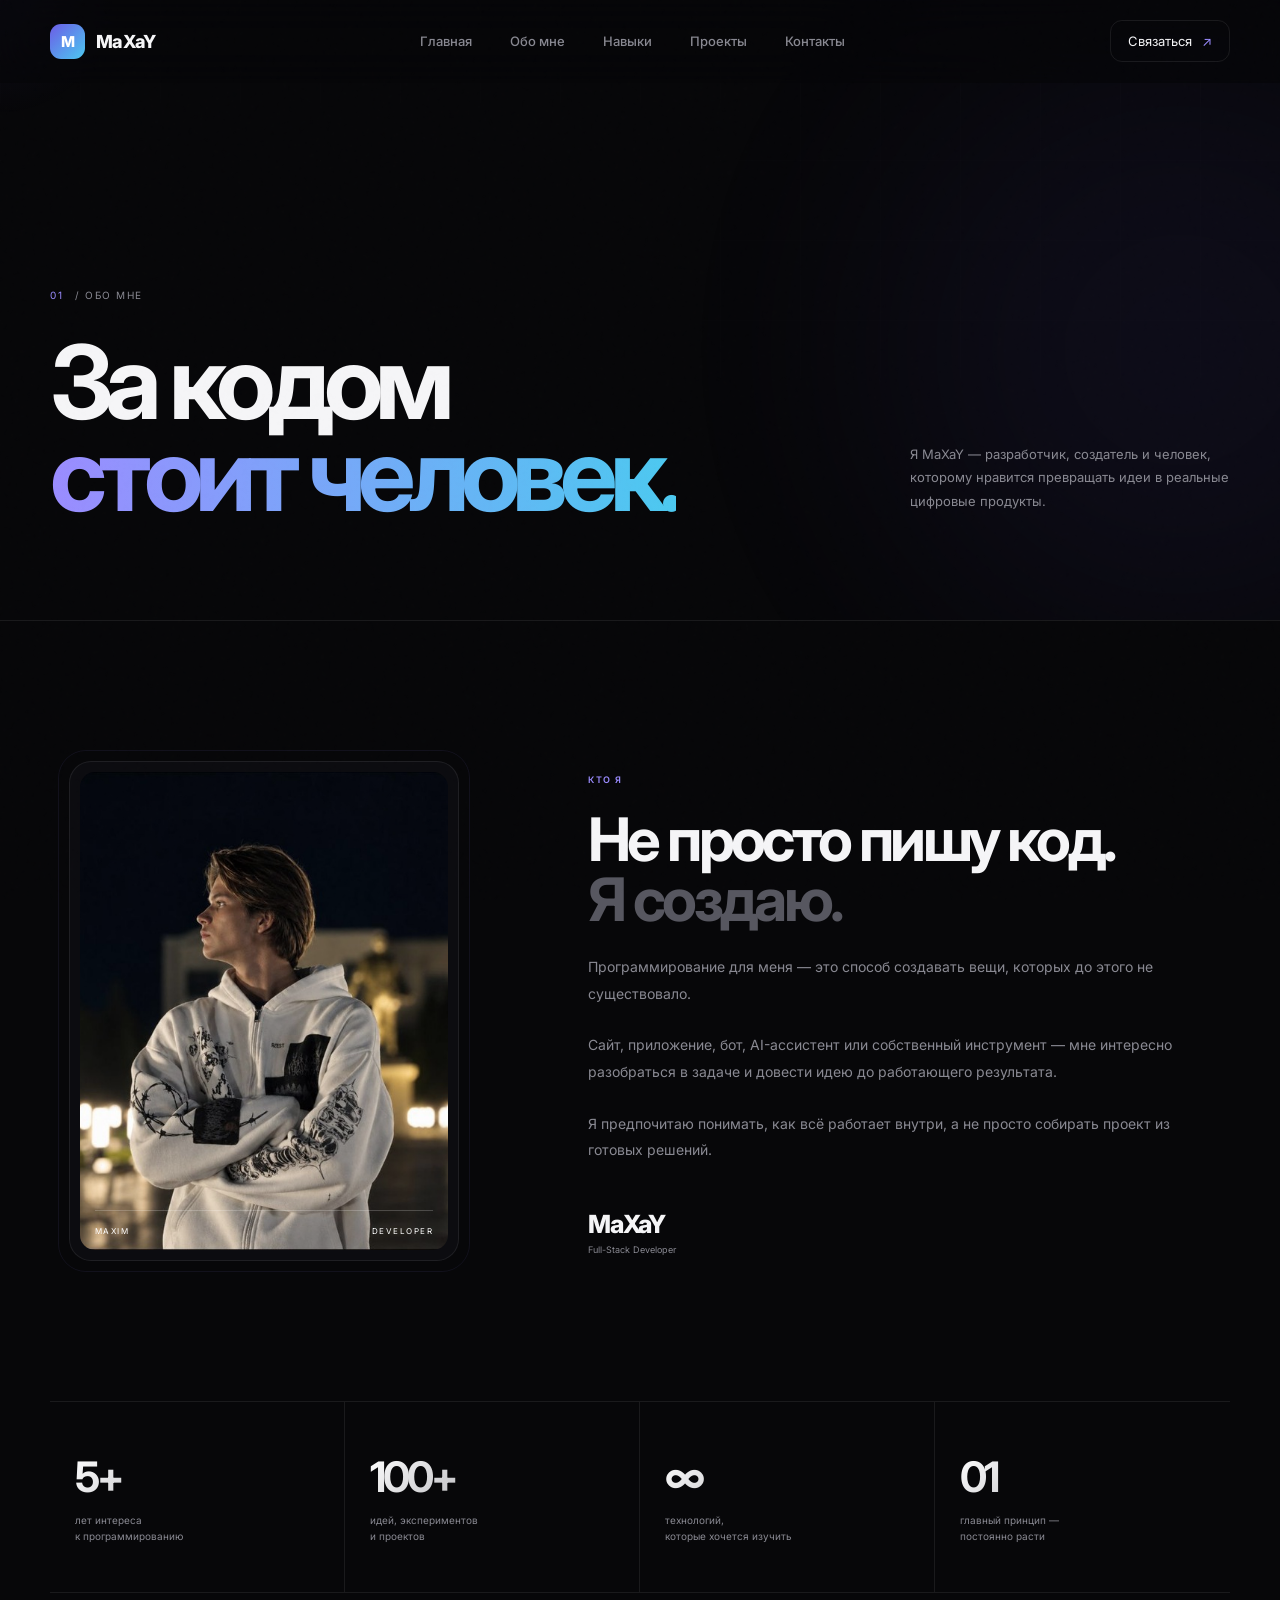
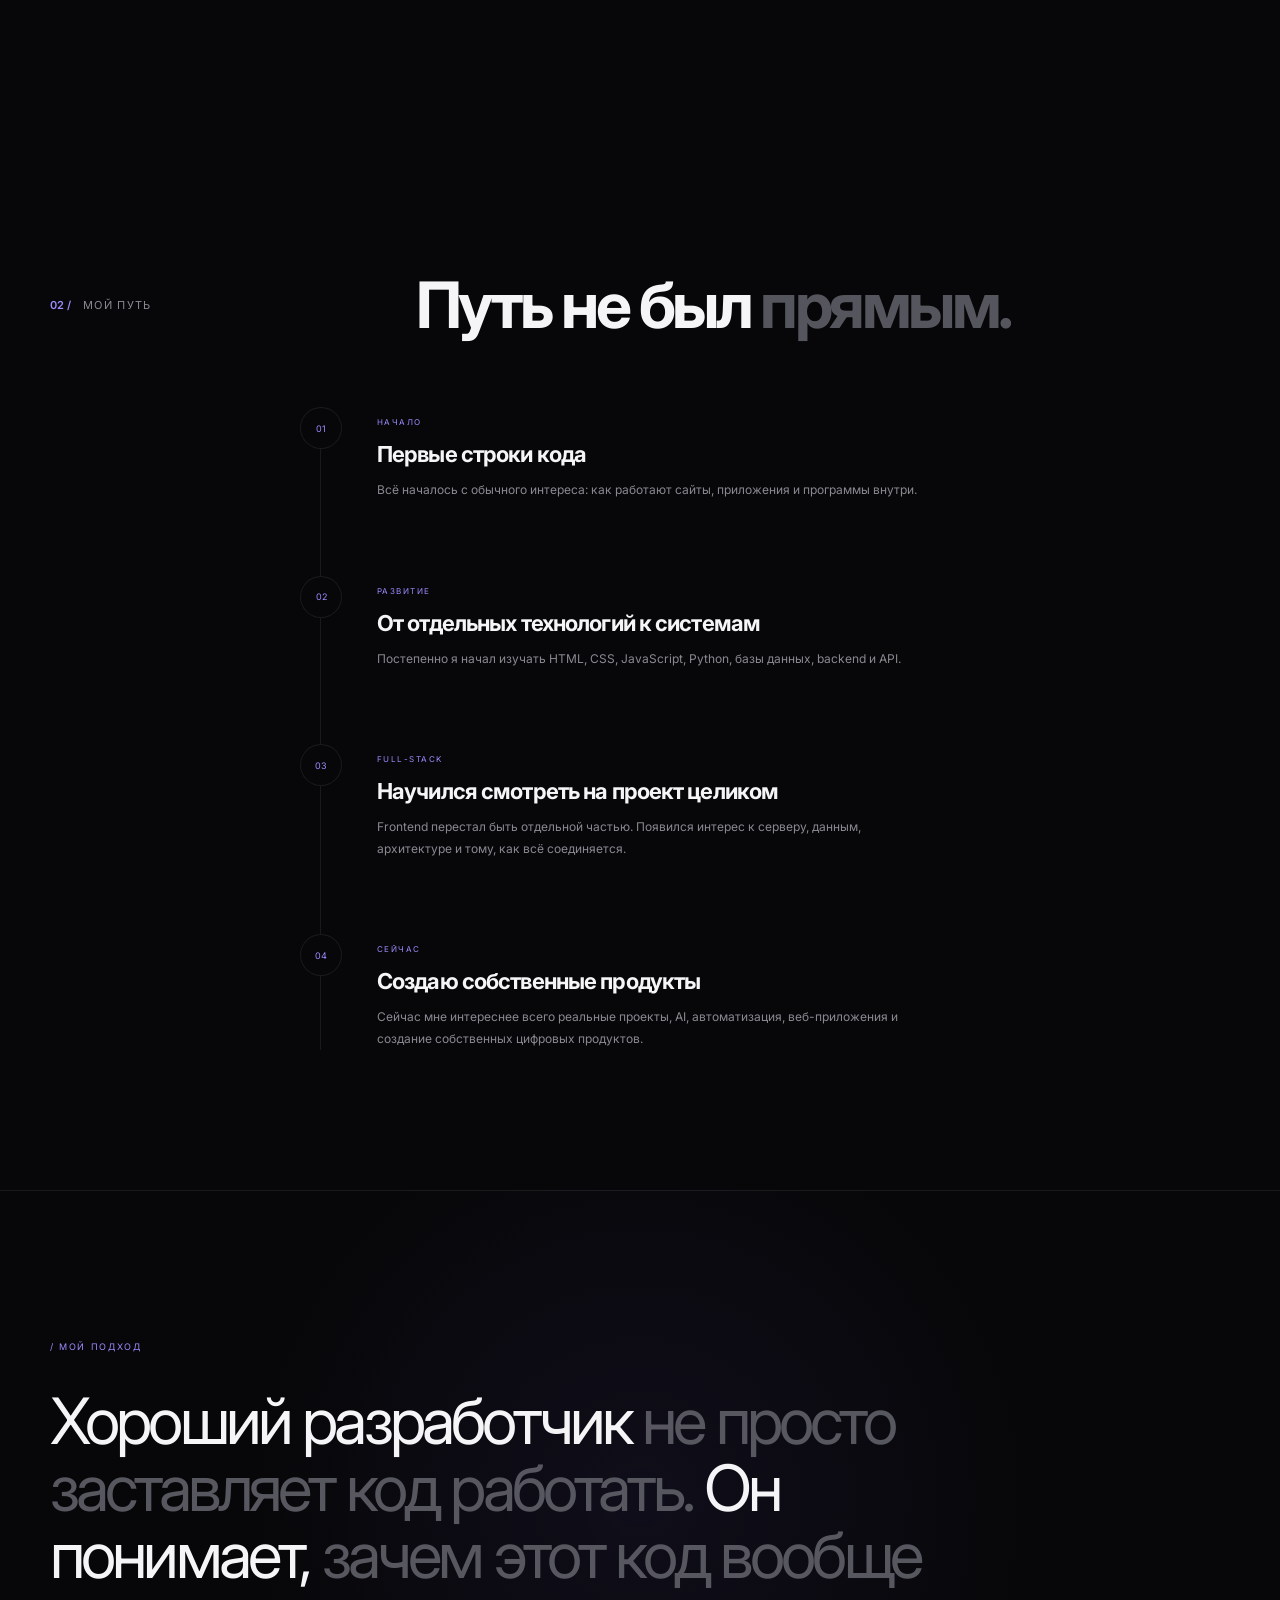
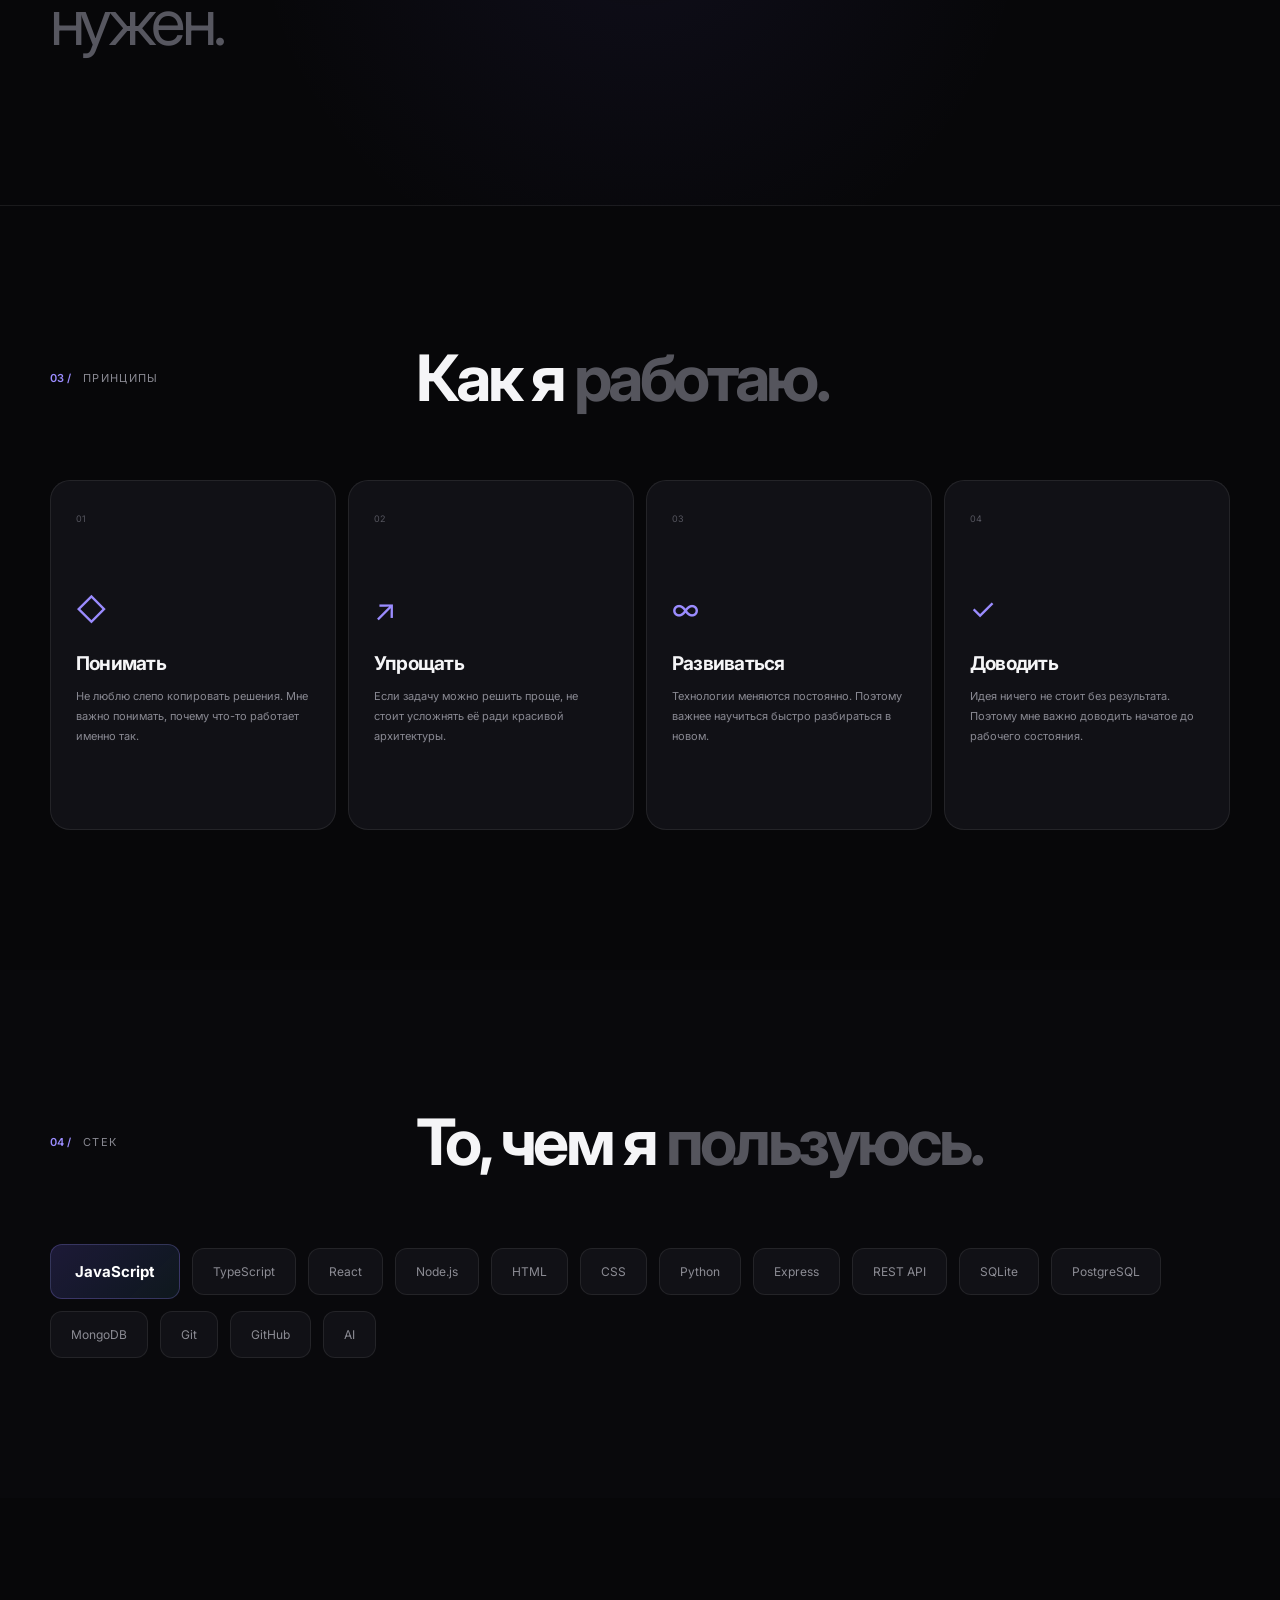
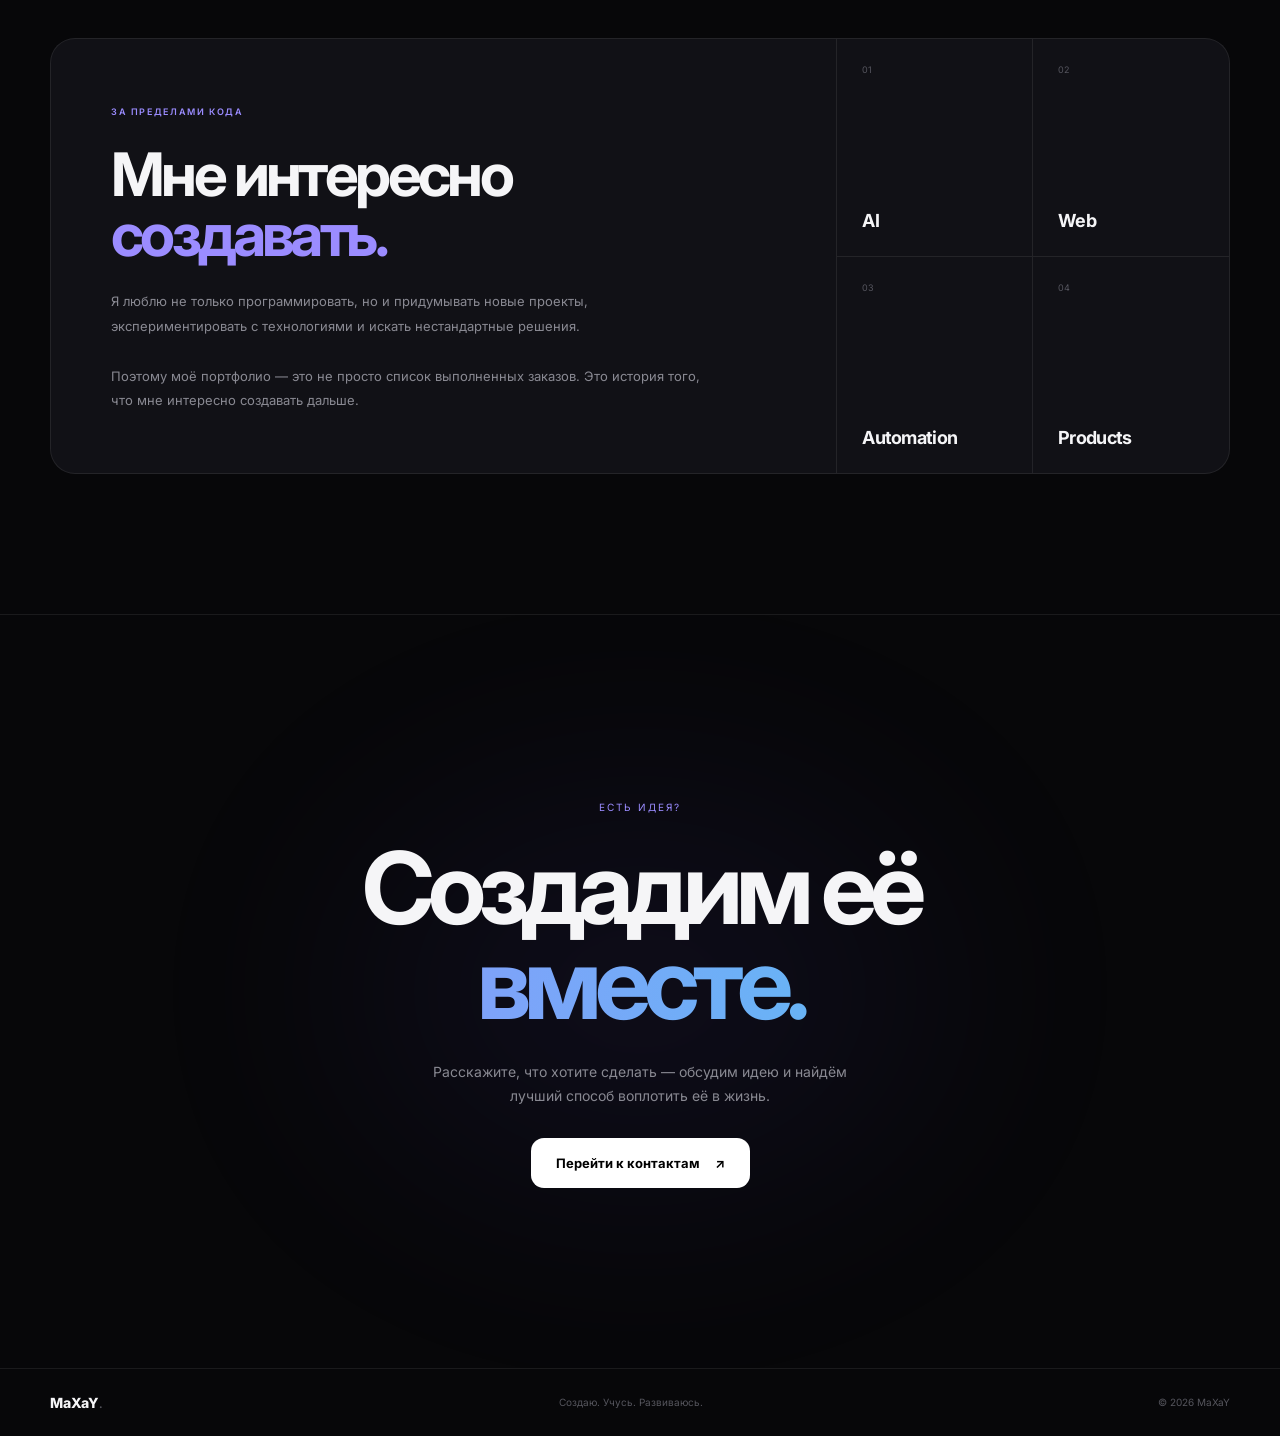
==== commit c7168a74: "final" ====
--- a/about.html
+++ b/about.html
@@ -59,7 +59,6 @@
 
 <main>
 
-    <!-- PAGE HERO -->
 
     <section class="about-hero">
 
@@ -92,7 +91,6 @@
     </section>
 
 
-    <!-- INTRO -->
 
     <section class="section about-intro">
 
@@ -105,7 +103,7 @@
                     <div class="photo-frame">
 
                         <img
-                            src="images/avatar.jpg"
+                            src="images/photo_2026-09-30_23-02-55.jpg"
                             alt="MaXaY — Full-Stack разработчик"
                         >
 
@@ -161,9 +159,6 @@
 
     </section>
 
-
-    <!-- NUMBERS -->
-
     <section class="numbers-section">
 
         <div class="container">
@@ -197,7 +192,6 @@
     </section>
 
 
-    <!-- STORY -->
 
     <section class="section story-section">
 
@@ -334,7 +328,6 @@
     </section>
 
 
-    <!-- PHILOSOPHY -->
 
     <section class="philosophy-section">
 
@@ -356,8 +349,7 @@
     </section>
 
 
-    <!-- PRINCIPLES -->
-
+ 
     <section class="section principles-section">
 
         <div class="container">
@@ -468,8 +460,6 @@
 
     </section>
 
-
-    <!-- TECH -->
 
     <section class="section tech-section">
 
@@ -515,8 +505,6 @@
     </section>
 
 
-    <!-- PERSONAL -->
-
     <section class="section personal-section">
 
         <div class="container">
@@ -582,7 +570,6 @@
     </section>
 
 
-    <!-- CTA -->
 
     <section class="contact-section about-contact">
 
